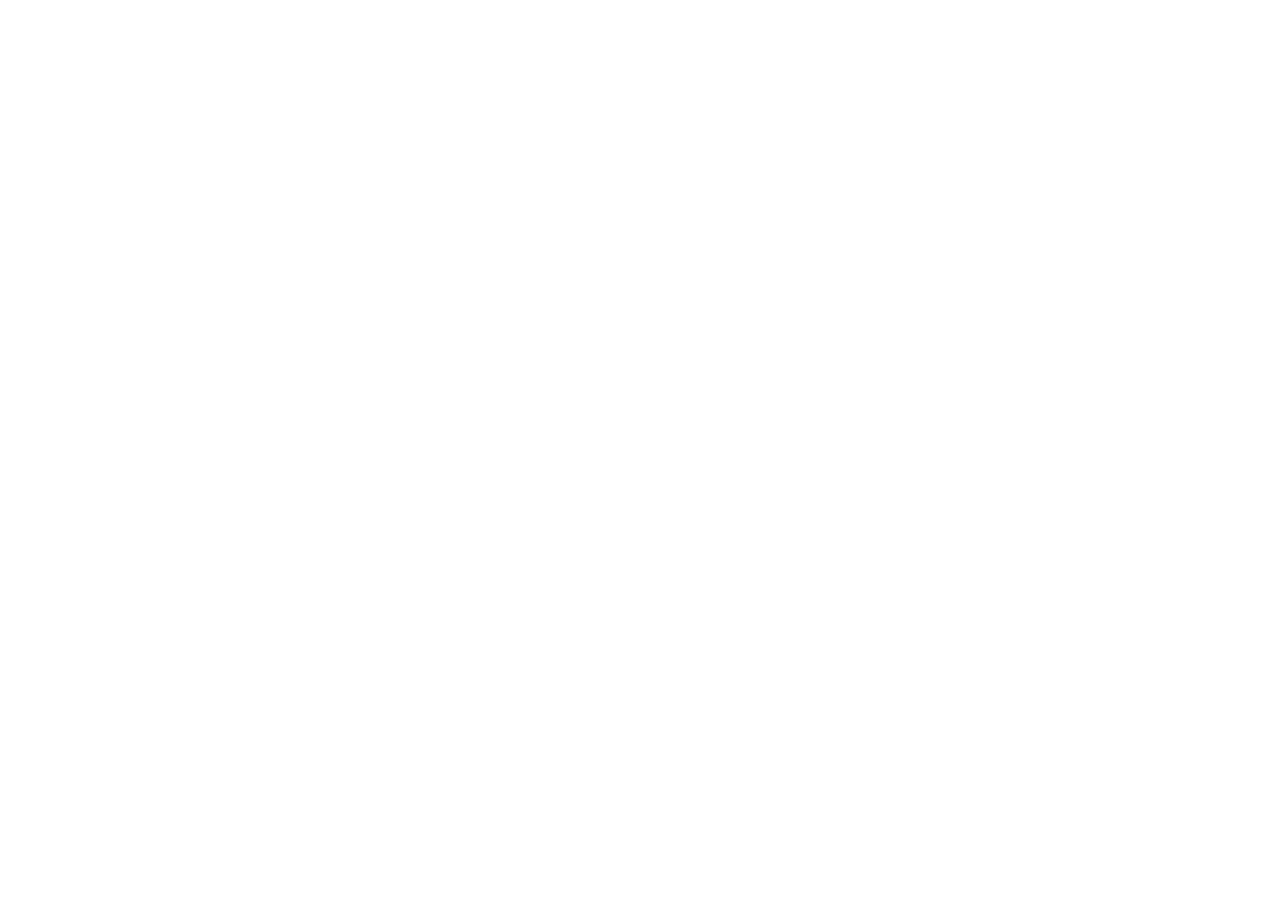
==== index.html @ 2fd6fd07 "index.html skeleton" ====
<!DOCTYPE html>

<html lang="en">

<head>
    <meta charset="UTF-8">
    <meta name="viewport" content="width=device-width, initial-scale=1.0">
    <title>Document</title>
</head>

<body>

</body>

</html>
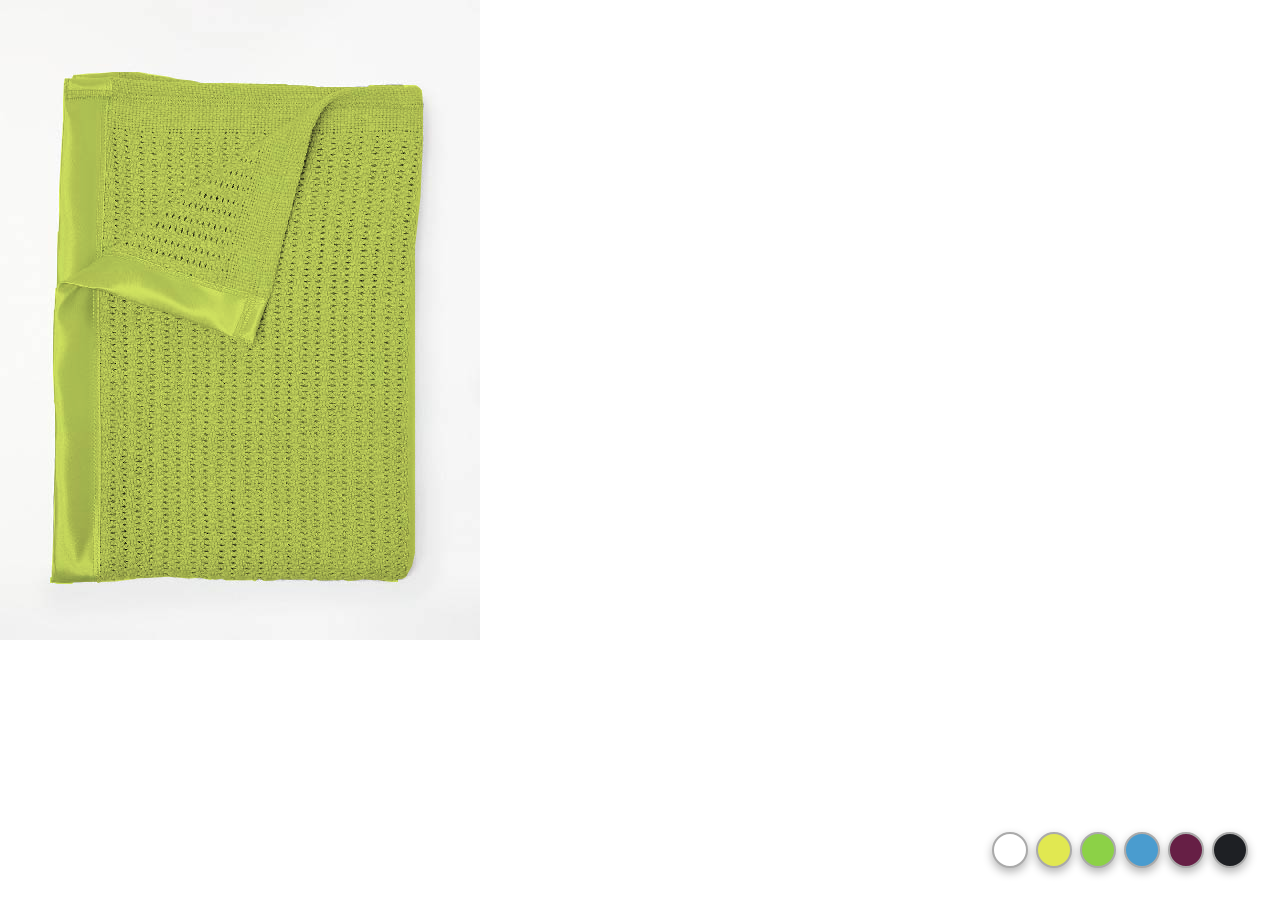
==== commit 7e3f660a: "implemented colour changer" ====
--- a/index.html
+++ b/index.html
@@ -5,11 +5,35 @@
 <head>
     <meta charset="UTF-8">
     <meta name="viewport" content="width=device-width, initial-scale=1.0">
+    <link rel="stylesheet" href="css/style.css">
     <title>Document</title>
 </head>
 
 <body>
 
+
+    <div id="container">
+
+        <svg id="product-svg" data-name="Layer 1" xmlns="http://www.w3.org/2000/svg" viewBox="0 0 480 640">
+            <defs />
+            <path id="product-shape"
+                d="M402 85h-32l-2.7 2H317l-4-1-7.5-.4-16.9-.5-3.7-1.1H267l-35.2-1H201l-9.3-2.5-14.4-1.4-10.2-2.5-20-3.1-7.8-1.5H113l-11.5.9-12.9.6-15.1 1.4-1.9 3.6-6.8-.2-.9 4.3-.9 17.7V120l-.8 15.1-1.1 17.2-1.1 20-1 18.3V217l-.3 14.3-1.1.5-.3 13.7-.3 28.9-.3 13.3-1.4.5-.7 20.7-.8 1.5-.8 35.5V375l1.1 20.2-.2 6.2 1 3.9.3 50.3-.8 21.8-.6 18.4-.3 34.7-2 46.3-1.5.9v5.3l4.7.1 2.2.9H72l1.8-1.7 22.8-.5 1.3 1.3 3.5-1.1 13.9-.5 8-1.1 12.1-1.3.6-.6 27.7-1.4 5.1-.3 20.2 1.7 11-.7 10.5 2.2 2-.7 2.3.5 6.7-1 4.8 1.7 25.7-.2 3 1.2 3.5-2.7 3.5 1 1.5 1.2 10.5-.5 6.3-1.2 7 .5 14-.3 10.2 1 3.3-1.5 3.7 1.5 20-.2 4.5-.5 5.8 1.5L359 580l4.5-.7 11 1 3-.3 6.3 1 7.7 1h6.5l.3-3h3.7l3.9-1.9 2-3.8 4.1-7.2 3-13.1V247l5.5-50.5L423 141v-36l-1-14.5-2.2-2.4-3.5-2.9-4.4-.3z" />
+        </svg>
+        <img id="background-image" src="images/baby-balnket.jpg" alt="">
+    </div>
+
+    <div class="colors">
+        <div class="color" style="background-color: #ffffff" data-hex="#ffffff"></div>
+        <div class="color" style="background-color: #e1e851" data-hex="#e1e851"></div>
+        <div class="color" style="background-color: #8cd147" data-hex="#8cd147"></div>
+        <div class="color" style="background-color: #4a9ccf" data-hex="#4a9ccf"></div>
+        <div class="color" style="background-color: #661f45" data-hex="#661f45"></div>
+        <div class="color" style="background-color: #1e2024" data-hex="#1e2024"></div>
+    </div>
+
+    <script src="js/script.js"></script>
+
 </body>
 
+
 </html>--- a/css/style.css
+++ b/css/style.css
@@ -0,0 +1,58 @@
+body,
+html {
+  margin: 0;
+  padding: 0;
+  height: 100%;
+  width: 100%;
+}
+
+*,
+*:before,
+*:after {
+  box-sizing: border-box;
+}
+
+#container {
+  height: 640px;
+  width: 480px;
+}
+
+#product-svg {
+  position: relative;
+  z-index: 2;
+  background-size: 100%;
+  background-repeat: no-repeat;
+  background-position: 50%;
+  mix-blend-mode: multiply;
+}
+
+#product-shape {
+  fill: #dbed64;
+}
+
+#background-image {
+  position: absolute;
+  top: 0;
+  left: 0;
+  height: 640px;
+  width: 480px;
+  z-index: 1;
+}
+
+.colors {
+  display: flex;
+  position: fixed;
+  bottom: 2em;
+  right: 2em;
+  z-index: 3;
+}
+
+.color {
+  height: 36px;
+  width: 36px;
+  margin-left: 0.5em;
+  border-radius: 18px;
+  box-shadow: 0px 4px 10px rgba(0, 0, 0, 0.3);
+  border: 2px solid #aaa;
+  cursor: pointer;
+}
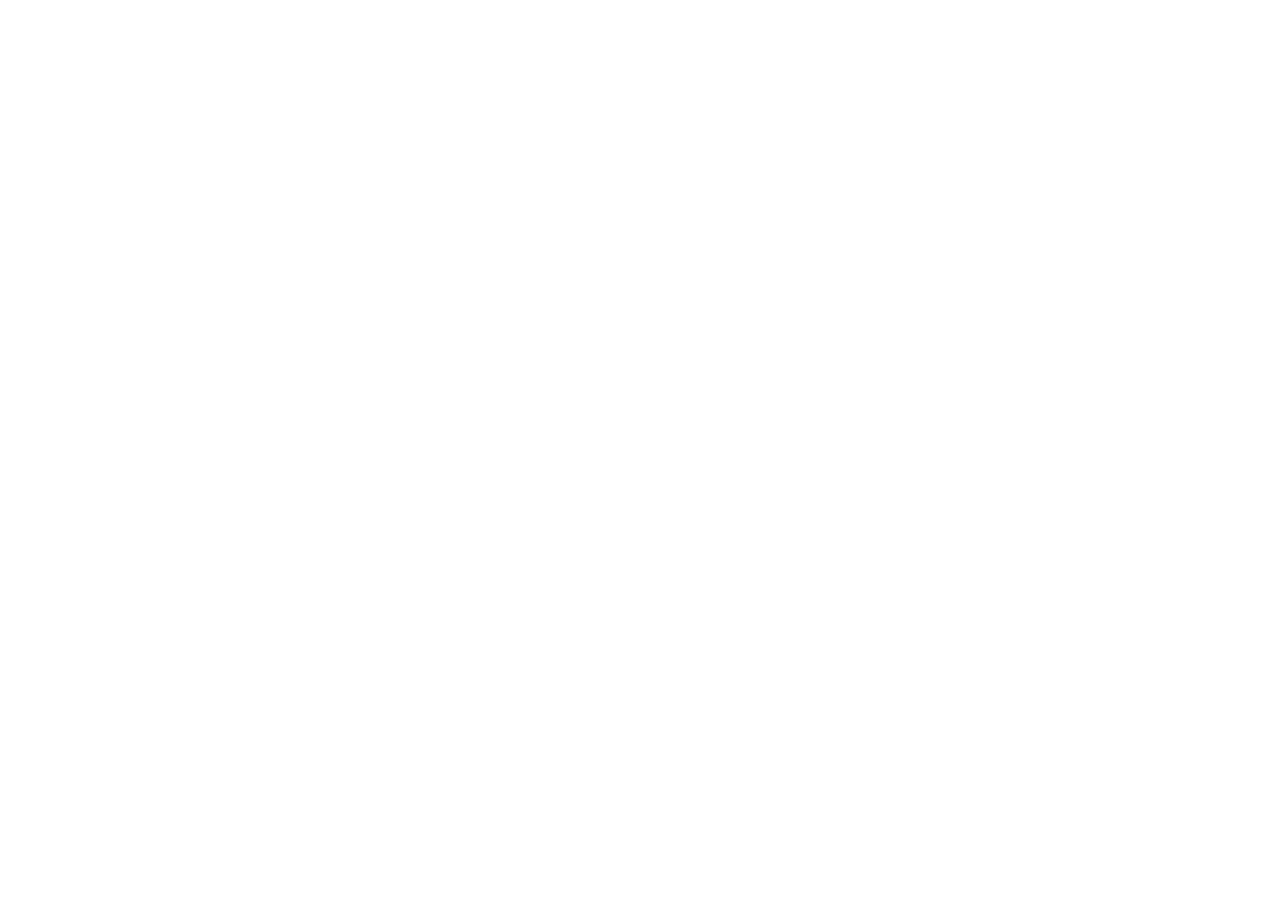
==== commit adb9a1d1: "implemented material change" ====
--- a/index.html
+++ b/index.html
@@ -12,26 +12,7 @@
 <body>
 
 
-    <div id="container">
 
-        <svg id="product-svg" data-name="Layer 1" xmlns="http://www.w3.org/2000/svg" viewBox="0 0 480 640">
-            <defs />
-            <path id="product-shape"
-                d="M402 85h-32l-2.7 2H317l-4-1-7.5-.4-16.9-.5-3.7-1.1H267l-35.2-1H201l-9.3-2.5-14.4-1.4-10.2-2.5-20-3.1-7.8-1.5H113l-11.5.9-12.9.6-15.1 1.4-1.9 3.6-6.8-.2-.9 4.3-.9 17.7V120l-.8 15.1-1.1 17.2-1.1 20-1 18.3V217l-.3 14.3-1.1.5-.3 13.7-.3 28.9-.3 13.3-1.4.5-.7 20.7-.8 1.5-.8 35.5V375l1.1 20.2-.2 6.2 1 3.9.3 50.3-.8 21.8-.6 18.4-.3 34.7-2 46.3-1.5.9v5.3l4.7.1 2.2.9H72l1.8-1.7 22.8-.5 1.3 1.3 3.5-1.1 13.9-.5 8-1.1 12.1-1.3.6-.6 27.7-1.4 5.1-.3 20.2 1.7 11-.7 10.5 2.2 2-.7 2.3.5 6.7-1 4.8 1.7 25.7-.2 3 1.2 3.5-2.7 3.5 1 1.5 1.2 10.5-.5 6.3-1.2 7 .5 14-.3 10.2 1 3.3-1.5 3.7 1.5 20-.2 4.5-.5 5.8 1.5L359 580l4.5-.7 11 1 3-.3 6.3 1 7.7 1h6.5l.3-3h3.7l3.9-1.9 2-3.8 4.1-7.2 3-13.1V247l5.5-50.5L423 141v-36l-1-14.5-2.2-2.4-3.5-2.9-4.4-.3z" />
-        </svg>
-        <img id="background-image" src="images/baby-balnket.jpg" alt="">
-    </div>
-
-    <div class="colors">
-        <div class="color" style="background-color: #ffffff" data-hex="#ffffff"></div>
-        <div class="color" style="background-color: #e1e851" data-hex="#e1e851"></div>
-        <div class="color" style="background-color: #8cd147" data-hex="#8cd147"></div>
-        <div class="color" style="background-color: #4a9ccf" data-hex="#4a9ccf"></div>
-        <div class="color" style="background-color: #661f45" data-hex="#661f45"></div>
-        <div class="color" style="background-color: #1e2024" data-hex="#1e2024"></div>
-    </div>
-
-    <script src="js/script.js"></script>
 
 </body>
 
--- a/css/style.css
+++ b/css/style.css
@@ -17,9 +17,11 @@
   width: 480px;
 }
 
-#product-svg {
-  position: relative;
-  z-index: 2;
+#product-shape-svg {
+  position: absolute;
+  width: 480px;
+  height: 640px;
+  z-index: 3;
   background-size: 100%;
   background-repeat: no-repeat;
   background-position: 50%;
@@ -27,7 +29,20 @@
 }
 
 #product-shape {
-  fill: #dbed64;
+  fill: none;
+}
+
+#product-mat-svg {
+  position: absolute;
+  width: 480px;
+  height: 640px;
+  z-index: 2;
+  background-size: 100%;
+  background-repeat: no-repeat;
+  background-position: 50%;
+}
+
+#product-inside {
 }
 
 #background-image {
@@ -44,7 +59,7 @@
   position: fixed;
   bottom: 2em;
   right: 2em;
-  z-index: 3;
+  z-index: 4;
 }
 
 .color {
@@ -56,3 +71,29 @@
   border: 2px solid #aaa;
   cursor: pointer;
 }
+
+.styles {
+  display: flex;
+  position: fixed;
+  bottom: 2em;
+  left: 2em;
+  z-index: 4;
+}
+
+.style {
+  height: 128px;
+  width: 128px;
+  margin-left: 0.5em;
+  border-radius: 18px;
+  box-shadow: 0px 4px 10px rgba(0, 0, 0, 0.3);
+  border: 2px solid #aaa;
+  cursor: pointer;
+}
+
+#style1 {
+  background-image: url(/images/style1.jpg);
+}
+
+#style2 {
+  background-image: url(/images/style2.jpg);
+}
